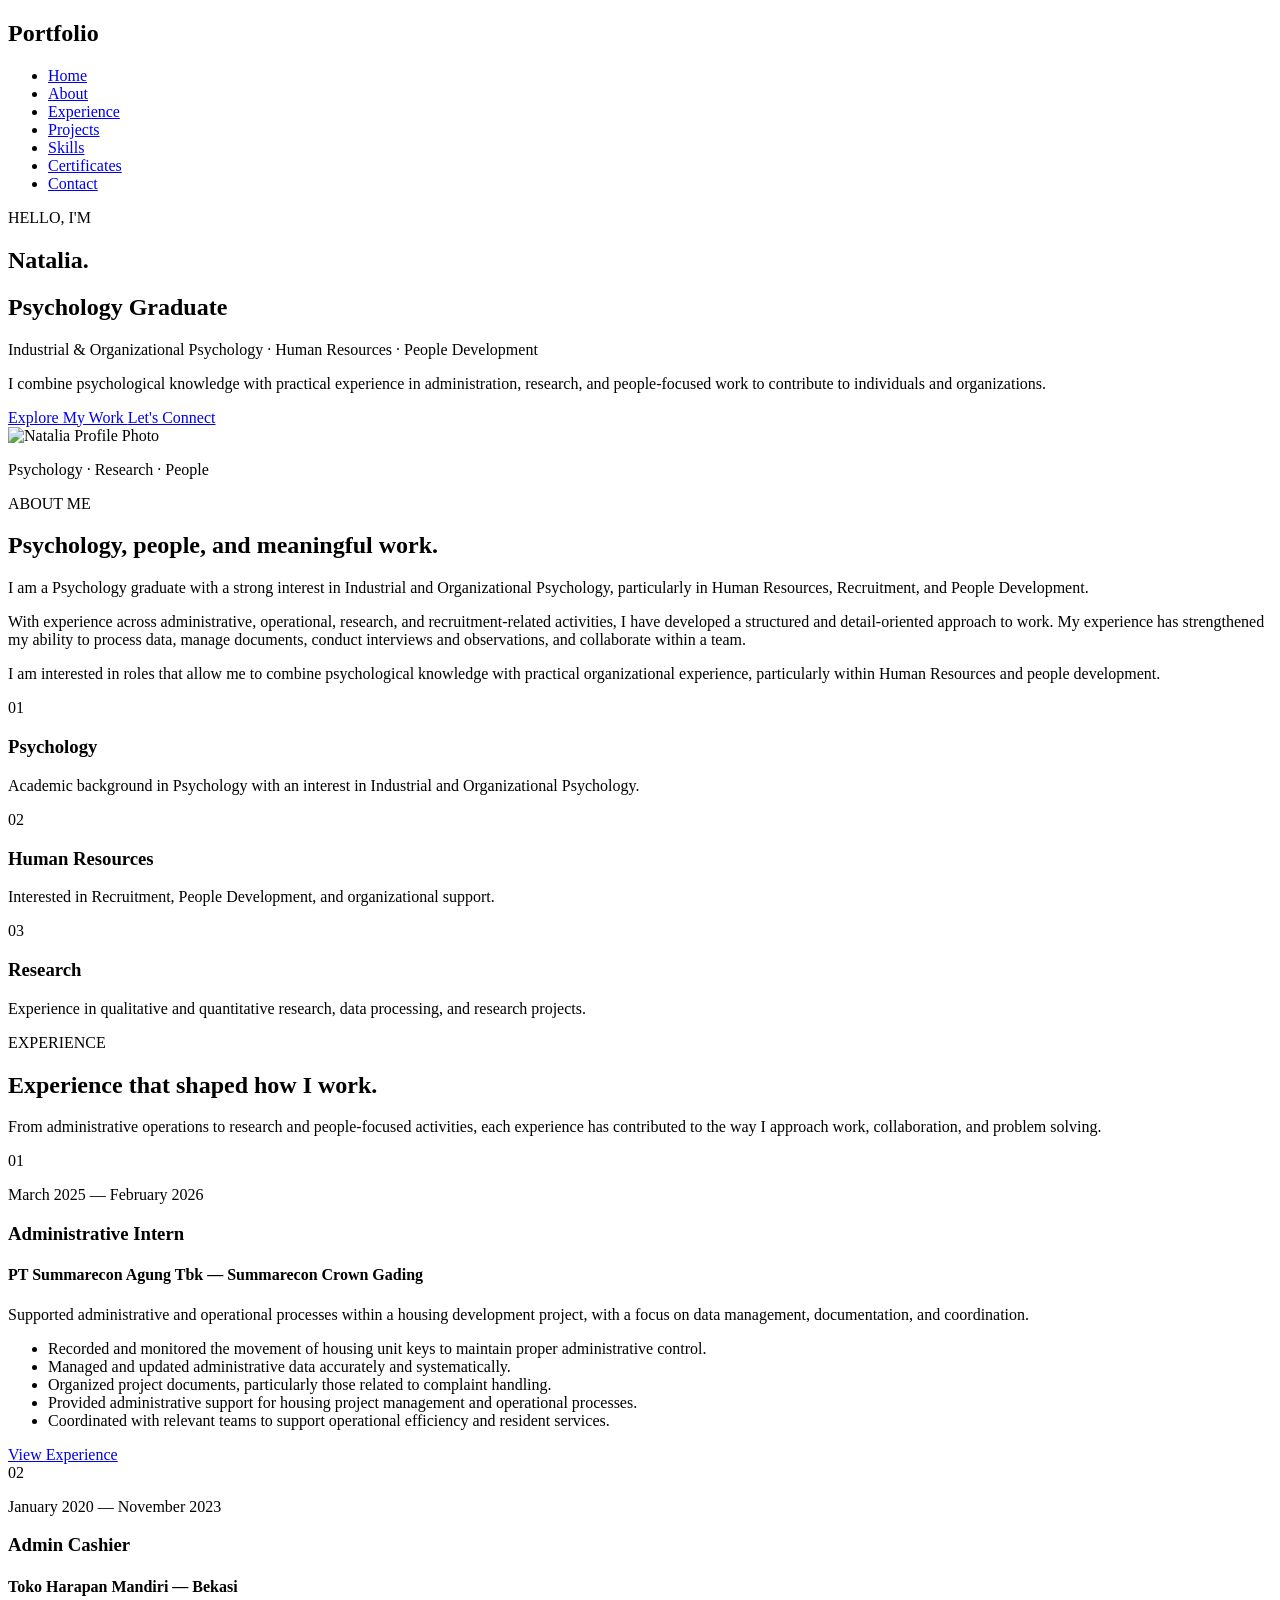
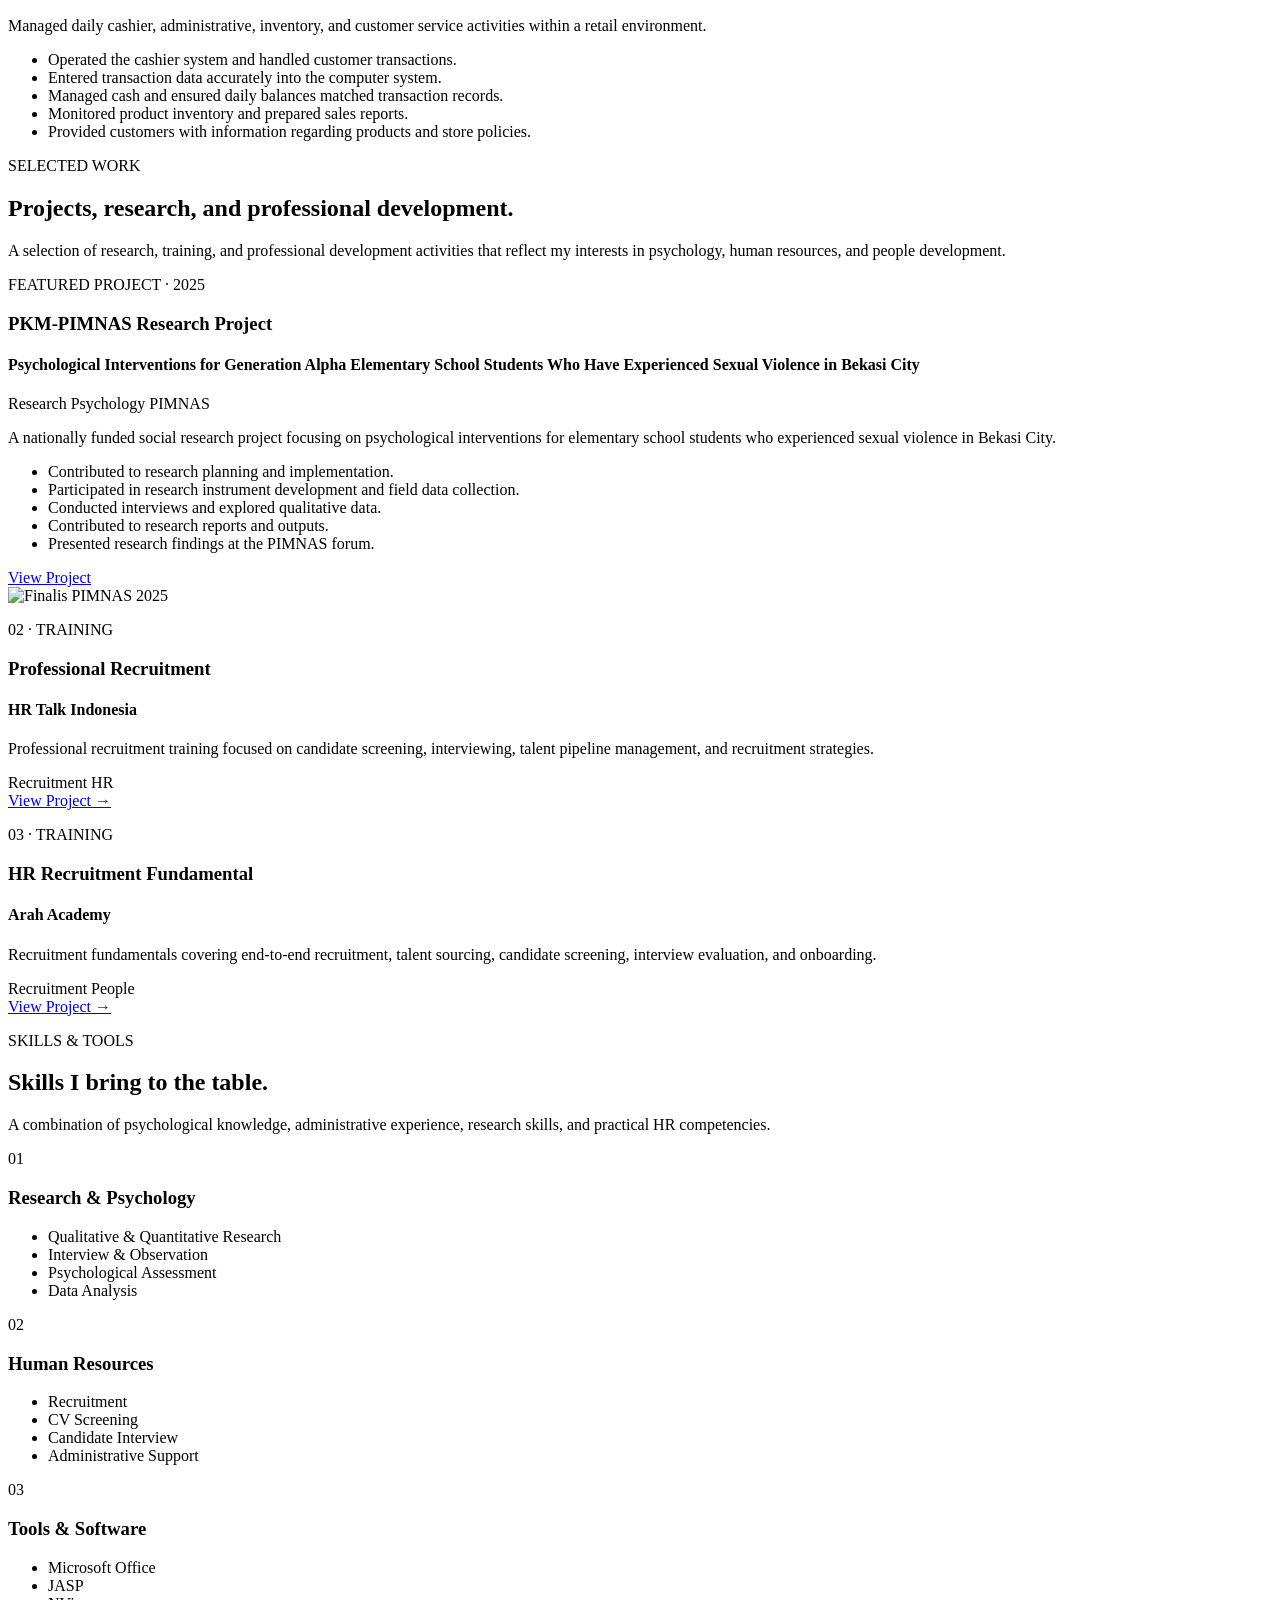
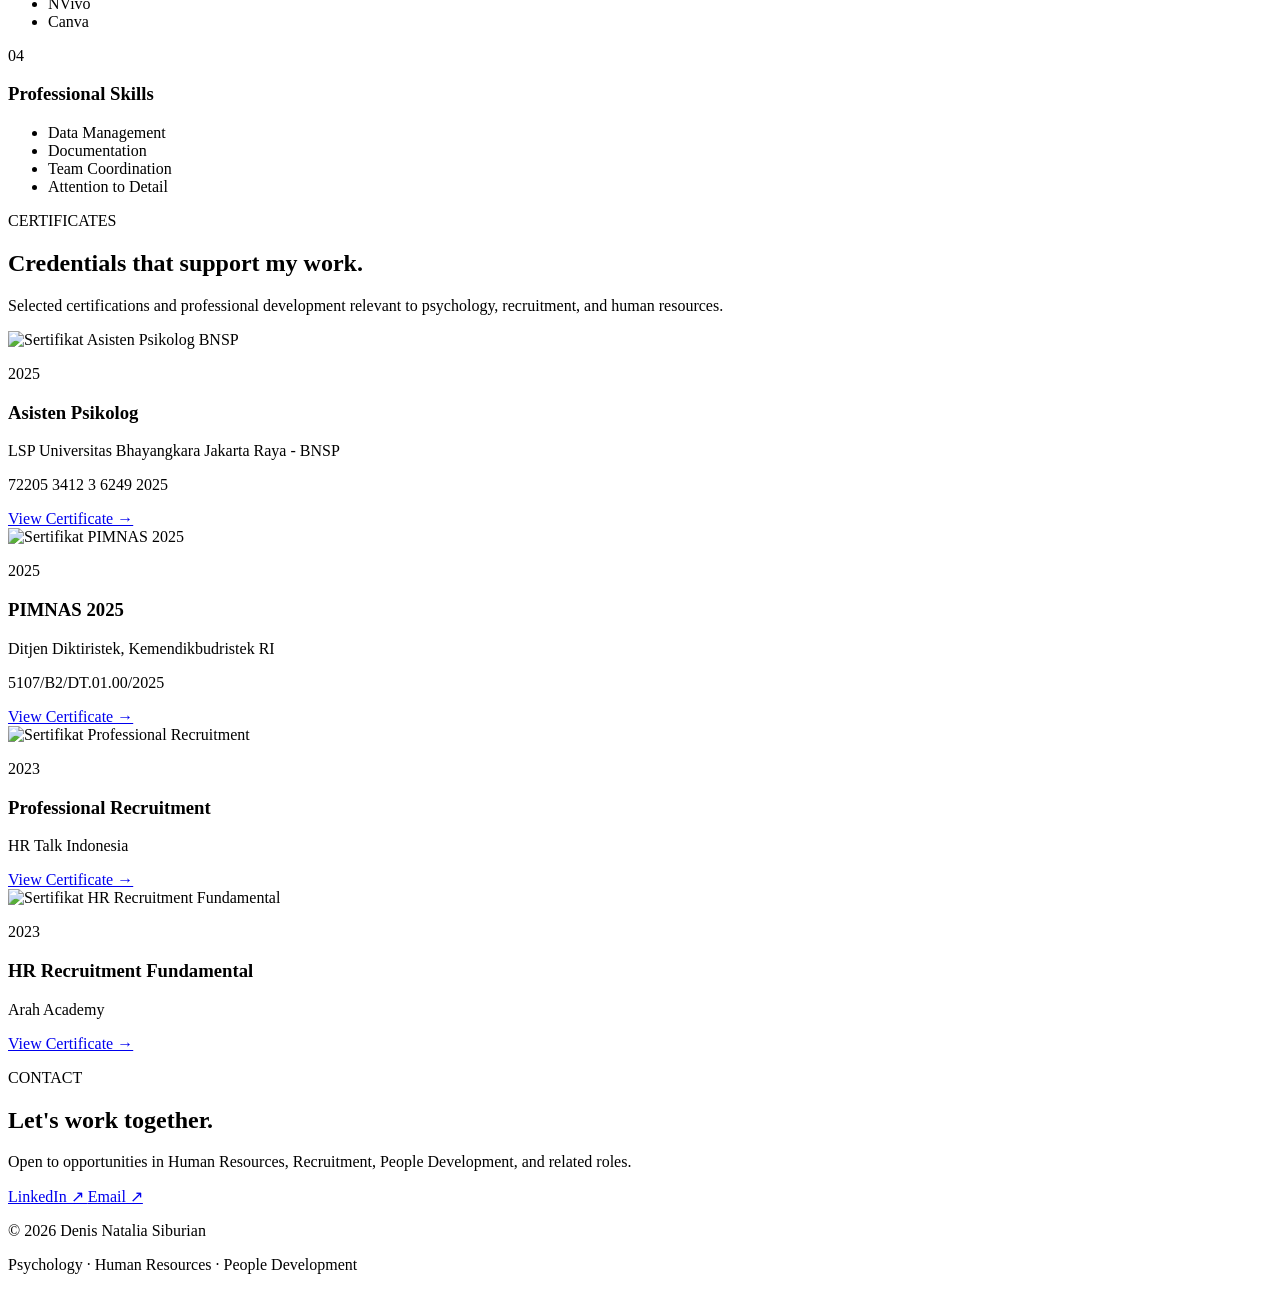
==== index.html @ 78c5b1a9 "index.html" ====
<!DOCTYPE html>
<html lang="id">

<head>
    <meta charset="UTF-8">
    <meta name="viewport" content="width=device-width, initial-scale=1.0">

    <title>Portfolio | Denis Natalia Siburian</title>
</head>

<body>

    <header>
        <nav>
            <h2>Portfolio</h2>

            <ul>
    <li><a href="#home">Home</a></li>
    <li><a href="#about">About</a></li>
    <li><a href="#experience">Experience</a></li>
    <li><a href="#projects">Projects</a></li>
    <li><a href="#skills">Skills</a></li>
    <li><a href="#certificates">Certificates</a></li>
    <li><a href="#contact">Contact</a></li>
</ul>
        
        </nav>
    </header>


    <main>

        
       <!-- HOME -->
<section id="home">

    <div class="hero-content">

        <div class="hero-text">

            <p class="hero-label">HELLO, I'M</p>

            <h1>Natalia.</h1>

            <h2>
                Psychology Graduate
            </h2>

            <p class="hero-role">
                Industrial & Organizational Psychology
                <span>·</span>
                Human Resources
                <span>·</span>
                People Development
            </p>

            <p class="hero-description">
                I combine psychological knowledge with practical
                experience in administration, research, and people-focused
                work to contribute to individuals and organizations.
            </p>

            <div class="hero-buttons">

                <a href="#projects" class="btn">
                    Explore My Work
                </a>

                <a href="#contact" class="btn btn-outline">
                    Let's Connect
                </a>

            </div>

        </div>


        <div class="hero-image">

            <div class="image-frame">

                <img 
    src="https://raw.githubusercontent.com/denisnataliasiburian-eng/Portofolio-Human-Resource-/refs/heads/main/DSC09405.JPG"
    alt="Natalia Profile Photo"
>

            </div>

            <p class="image-caption">
                Psychology · Research · People
            </p>

        </div>

    </div>

</section>

        <!-- ABOUT -->
        <!-- ABOUT -->
<section id="about">

    <div class="about-content">

        <div class="about-heading">

            <p class="section-label">ABOUT ME</p>

            <h2>
                Psychology, people,
                and meaningful work.
            </h2>

        </div>


        <div class="about-text">

            <p>
                I am a Psychology graduate with a strong interest in
                Industrial and Organizational Psychology, particularly
                in Human Resources, Recruitment, and People Development.
            </p>

            <p>
                With experience across administrative, operational,
                research, and recruitment-related activities, I have
                developed a structured and detail-oriented approach to work.
                My experience has strengthened my ability to process data,
                manage documents, conduct interviews and observations,
                and collaborate within a team.
            </p>

            <p>
                I am interested in roles that allow me to combine
                psychological knowledge with practical organizational
                experience, particularly within Human Resources and
                people development.
            </p>

        </div>

    </div>


    <div class="about-highlights">

        <div class="highlight-card">
            <span>01</span>
            <h3>Psychology</h3>
            <p>
                Academic background in Psychology with an interest
                in Industrial and Organizational Psychology.
            </p>
        </div>


        <div class="highlight-card">
            <span>02</span>
            <h3>Human Resources</h3>
            <p>
                Interested in Recruitment, People Development,
                and organizational support.
            </p>
        </div>


        <div class="highlight-card">
            <span>03</span>
            <h3>Research</h3>
            <p>
                Experience in qualitative and quantitative research,
                data processing, and research projects.
            </p>
        </div>

    </div>

</section>


        <!-- EXPERIENCE -->
        <!-- EXPERIENCE -->
<section id="experience">

    <div class="experience-header">

        <p class="section-label">EXPERIENCE</p>

        <h2>
            Experience that shaped
            how I work.
        </h2>

        <p class="experience-intro">
            From administrative operations to research and
            people-focused activities, each experience has
            contributed to the way I approach work, collaboration,
            and problem solving.
        </p>

    </div>


    <div class="experience-list">


        <!-- EXPERIENCE 01 -->

        <article class="experience-item">

            <div class="experience-number">
                01
            </div>

            <div class="experience-content">

                <p class="experience-date">
                    March 2025 — February 2026
                </p>

                <h3>
                    Administrative Intern
                </h3>

                <h4>
                    PT Summarecon Agung Tbk —
                    Summarecon Crown Gading
                </h4>

                <p class="experience-description">
                    Supported administrative and operational processes
                    within a housing development project, with a focus
                    on data management, documentation, and coordination.
                </p>

                <ul>

                    <li>
                        Recorded and monitored the movement of housing
                        unit keys to maintain proper administrative control.
                    </li>

                    <li>
                        Managed and updated administrative data accurately
                        and systematically.
                    </li>

                    <li>
                        Organized project documents, particularly those
                        related to complaint handling.
                    </li>

                    <li>
                        Provided administrative support for housing
                        project management and operational processes.
                    </li>

                    <li>
                        Coordinated with relevant teams to support
                        operational efficiency and resident services.
                    </li>

                </ul>

                <a
   href="https://denisnataliasiburian-eng.github.io/Portofolio-Human-Resource-/experience-summarecon.html"
    target="_blank"
    target="_blank"
    class="btn"
>
    View Experience
</a>

            </div>

        </article>


        <!-- EXPERIENCE 02 -->

        <article class="experience-item">

            <div class="experience-number">
                02
            </div>

            <div class="experience-content">

                <p class="experience-date">
                    January 2020 — November 2023
                </p>

                <h3>
                    Admin Cashier
                </h3>

                <h4>
                    Toko Harapan Mandiri — Bekasi
                </h4>

                <p class="experience-description">
                    Managed daily cashier, administrative, inventory,
                    and customer service activities within a retail
                    environment.
                </p>

                <ul>

                    <li>
                        Operated the cashier system and handled
                        customer transactions.
                    </li>

                    <li>
                        Entered transaction data accurately into
                        the computer system.
                    </li>

                    <li>
                        Managed cash and ensured daily balances
                        matched transaction records.
                    </li>

                    <li>
                        Monitored product inventory and prepared
                        sales reports.
                    </li>

                    <li>
                        Provided customers with information regarding
                        products and store policies.
                    </li>

                </ul>

            </div>

        </article>


    </div>

</section>


        <!-- PROJECTS -->
        <!-- PROJECTS -->
<section id="projects">

    <div class="projects-header">

        <p class="section-label">SELECTED WORK</p>

        <h2>
            Projects, research,
            and professional development.
        </h2>

        <p>
            A selection of research, training, and professional
            development activities that reflect my interests in
            psychology, human resources, and people development.
        </p>

    </div>


    <!-- FEATURED PROJECT -->

<article class="featured-project">

    <div class="featured-project-info">

        <p class="project-label">
            FEATURED PROJECT · 2025
        </p>

        <h3>
            PKM-PIMNAS Research Project
        </h3>

        <h4>
            Psychological Interventions for Generation Alpha
            Elementary School Students Who Have Experienced
            Sexual Violence in Bekasi City
        </h4>

        <div class="project-meta">

            <span>Research</span>
            <span>Psychology</span>
            <span>PIMNAS</span>

        </div>

        <p class="project-description">
            A nationally funded social research project focusing
            on psychological interventions for elementary school
            students who experienced sexual violence in Bekasi City.
        </p>

        <ul>

            <li>
                Contributed to research planning and implementation.
            </li>

            <li>
                Participated in research instrument development
                and field data collection.
            </li>

            <li>
                Conducted interviews and explored qualitative data.
            </li>

            <li>
                Contributed to research reports and outputs.
            </li>

            <li>
                Presented research findings at the PIMNAS forum.
            </li>

        </ul>

    <a
    href="https://denisnataliasiburian-eng.github.io/Portofolio-Human-Resource-/pkm-pimnas.html"
    target="_blank"
    class="btn"
>
    View Project
</a>

    </div>


    <div class="featured-project-visual">

    <img
        src="https://raw.githubusercontent.com/denisnataliasiburian-eng/Portofolio-Human-Resource-/refs/heads/main/Finalis%20PIMNAS%209.jpeg"
        alt="Finalis PIMNAS 2025"
        class="featured-project-image"
    >

</div>

</article>


    <!-- OTHER PROJECTS -->

    <div class="project-grid">


        <!-- PROJECT 02 -->

        <article class="project-card">

            <p class="project-number">
                02 · TRAINING
            </p>

            <h3>
                Professional Recruitment
            </h3>

            <h4>
                HR Talk Indonesia
            </h4>

            <p>
                Professional recruitment training focused on
                candidate screening, interviewing, talent pipeline
                management, and recruitment strategies.
            </p>

            <div class="project-meta">

                <span>Recruitment</span>
                <span>HR</span>

            </div>

            <a
    href="https://denisnataliasiburian-eng.github.io/Portofolio-Human-Resource-/recruitment-training.html"
    target="_blank"
    class="text-link"
>
    View Project →
</a>

        </article>


        <!-- PROJECT 03 -->

        <article class="project-card">

            <p class="project-number">
                03 · TRAINING
            </p>

            <h3>
                HR Recruitment Fundamental
            </h3>

            <h4>
                Arah Academy
            </h4>

            <p>
                Recruitment fundamentals covering end-to-end
                recruitment, talent sourcing, candidate screening,
                interview evaluation, and onboarding.
            </p>

            <div class="project-meta">

                <span>Recruitment</span>
                <span>People</span>

            </div>

            <a
    href="https://denisnataliasiburian-eng.github.io/Portofolio-Human-Resource-/hr-recruitment-fundamental.html"
    target="_blank"
    class="text-link"
>
    View Project →
</a>

        </article>


    </div>

</section>

      <!-- SKILLS -->
<section id="skills">

    <div class="skills-header">

        <p class="section-label">SKILLS & TOOLS</p>

        <h2>
            Skills I bring
            to the table.
        </h2>

        <p>
            A combination of psychological knowledge,
            administrative experience, research skills,
            and practical HR competencies.
        </p>

    </div>


    <div class="skills-grid">

        <!-- RESEARCH -->

        <div class="skill-card">

            <span>01</span>

            <h3>Research & Psychology</h3>

            <ul>
                <li>Qualitative & Quantitative Research</li>
                <li>Interview & Observation</li>
                <li>Psychological Assessment</li>
                <li>Data Analysis</li>
            </ul>

        </div>


        <!-- HR -->

        <div class="skill-card">

            <span>02</span>

            <h3>Human Resources</h3>

            <ul>
                <li>Recruitment</li>
                <li>CV Screening</li>
                <li>Candidate Interview</li>
                <li>Administrative Support</li>
            </ul>

        </div>


        <!-- TOOLS -->

        <div class="skill-card">

            <span>03</span>

            <h3>Tools & Software</h3>

            <ul>
                <li>Microsoft Office</li>
                <li>JASP</li>
                <li>NVivo</li>
                <li>Canva</li>
            </ul>

        </div>


        <!-- PROFESSIONAL -->

        <div class="skill-card">

            <span>04</span>

            <h3>Professional Skills</h3>

            <ul>
                <li>Data Management</li>
                <li>Documentation</li>
                <li>Team Coordination</li>
                <li>Attention to Detail</li>
            </ul>

        </div>

    </div>

</section>
      

      <!-- CERTIFICATES -->
<section id="certificates">

    <div class="certificates-header">

        <p class="section-label">CERTIFICATES</p>

        <h2>
            Credentials that
            support my work.
        </h2>

        <p>
            Selected certifications and professional development
            relevant to psychology, recruitment, and human resources.
        </p>

    </div>


    <div class="certificates-grid">


        <!-- CERTIFICATE 01 -->

<article class="certificate-card">

    <div class="certificate-preview">
        <img
            src="https://raw.githubusercontent.com/denisnataliasiburian-eng/Portofolio-Human-Resource-/refs/heads/main/Asisten%20Psikolog.jpg"
            alt="Sertifikat Asisten Psikolog BNSP"
        >
    </div>

    <div class="certificate-info">

        <p class="certificate-year">2025</p>

        <h3>Asisten Psikolog</h3>

        <p class="certificate-issuer">
            LSP Universitas Bhayangkara Jakarta Raya - BNSP
        </p>

        <p class="certificate-number">
            72205 3412 3 6249 2025
        </p>

        <a
            href="https://denisnataliasiburian-eng.github.io/Portofolio-Human-Resource-/certificate-asisten-psikolog.html"
            target="_blank"
            class="text-link"
        >
            View Certificate →
        </a>

    </div>

</article>


        <!-- CERTIFICATE 02 -->

        <article class="certificate-card">

            <div class="certificate-preview">

                <img
    src="https://raw.githubusercontent.com/denisnataliasiburian-eng/Portofolio-Human-Resource-/refs/heads/main/PKM%20PIMNAS%202025.jpg"
    alt="Sertifikat PIMNAS 2025"
>

            </div>

            <div class="certificate-info">

                <p class="certificate-year">
                    2025
                </p>

                <h3>
                    PIMNAS 2025
                </h3>

                <p class="certificate-issuer">
                    Ditjen Diktiristek, Kemendikbudristek RI 
                </p>
              <p class="certificate-number">
                    5107/B2/DT.01.00/2025
                </p>

                <a
    href="https://denisnataliasiburian-eng.github.io/Portofolio-Human-Resource-/certificate-pkm-pimnas.html"
    target="_blank"
    class="text-link"
>
    View Certificate →
</a>

            </div>

        </article>


        <!-- CERTIFICATE 03 -->

        <article class="certificate-card">

            <div class="certificate-preview">

                <img
    src="https://raw.githubusercontent.com/denisnataliasiburian-eng/Portofolio-Human-Resource-/refs/heads/main/HR%20TALK%20INDONESIA.jpg"
    alt="Sertifikat Professional Recruitment"
>

            </div>

            <div class="certificate-info">

                <p class="certificate-year">
                    2023
                </p>

                <h3>
                    Professional Recruitment
                </h3>

                <p class="certificate-issuer">
                    HR Talk Indonesia
                </p>

                <a
    href="https://denisnataliasiburian-eng.github.io/Portofolio-Human-Resource-/certificate-hr-talk.html"
    target="_blank"
    class="text-link"
>
    View Certificate →
</a>

            </div>

        </article>


        <!-- CERTIFICATE 04 -->

        <article class="certificate-card">

            <div class="certificate-preview">

                <img
    src="https://raw.githubusercontent.com/denisnataliasiburian-eng/Portofolio-Human-Resource-/refs/heads/main/HR%20Recruitment%20Fundamental.jpg"
    alt="Sertifikat HR Recruitment Fundamental"
>

            </div>

            <div class="certificate-info">

                <p class="certificate-year">
                    2023
                </p>

                <h3>
                    HR Recruitment Fundamental
                </h3>

                <p class="certificate-issuer">
                    Arah Academy
                </p>

                <a
    href="https://denisnataliasiburian-eng.github.io/Portofolio-Human-Resource-/certificate-hr-recruitment.html"
    target="_blank"
    class="text-link"
>
    View Certificate →
</a>

            </div>

        </article>


    </div>

</section>
      
       <!-- CONTACT -->
<section id="contact">

    <div class="contact-content">

        <p class="section-label">CONTACT</p>

        <h2>
            Let's work
            together.
        </h2>

        <p class="contact-description">
            Open to opportunities in Human Resources, Recruitment,
            People Development, and related roles.
        </p>

        <div class="contact-links">

            <a
                href="https://www.linkedin.com/in/denisnataliasiburian/"
                target="_blank"
                rel="noopener noreferrer"
            >
                LinkedIn ↗
            </a>

          <a 
    href="https://mail.google.com/mail/?view=cm&fs=1&to=denisnataliasiburian@gmail.com&su=Application%20Inquiry"
    target="_blank"
    rel="noopener noreferrer"
>
    Email ↗
</a>


</section>


<!-- FOOTER -->

<footer>

    <p>
        © 2026 Denis Natalia Siburian
    </p>

    <p>
        Psychology · Human Resources · People Development
    </p>

</footer>
      
</main>

</body>

</html>
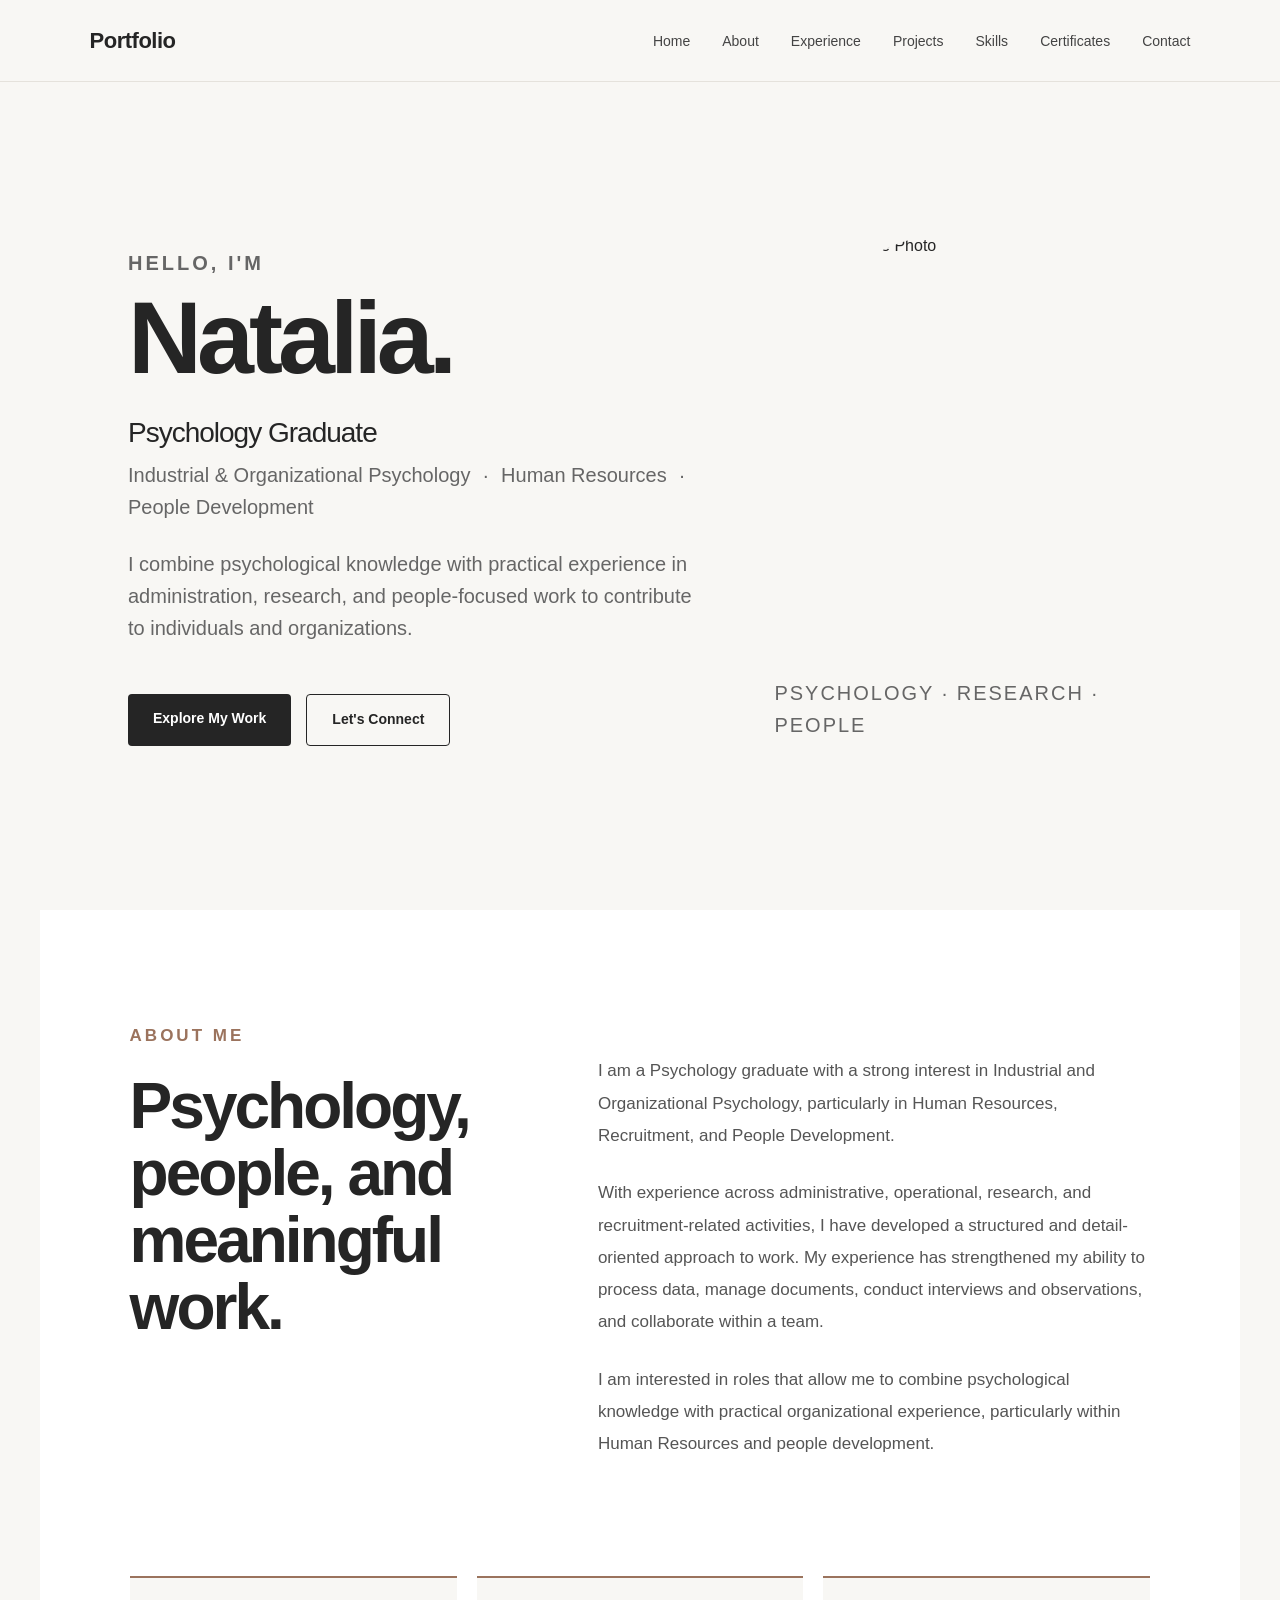
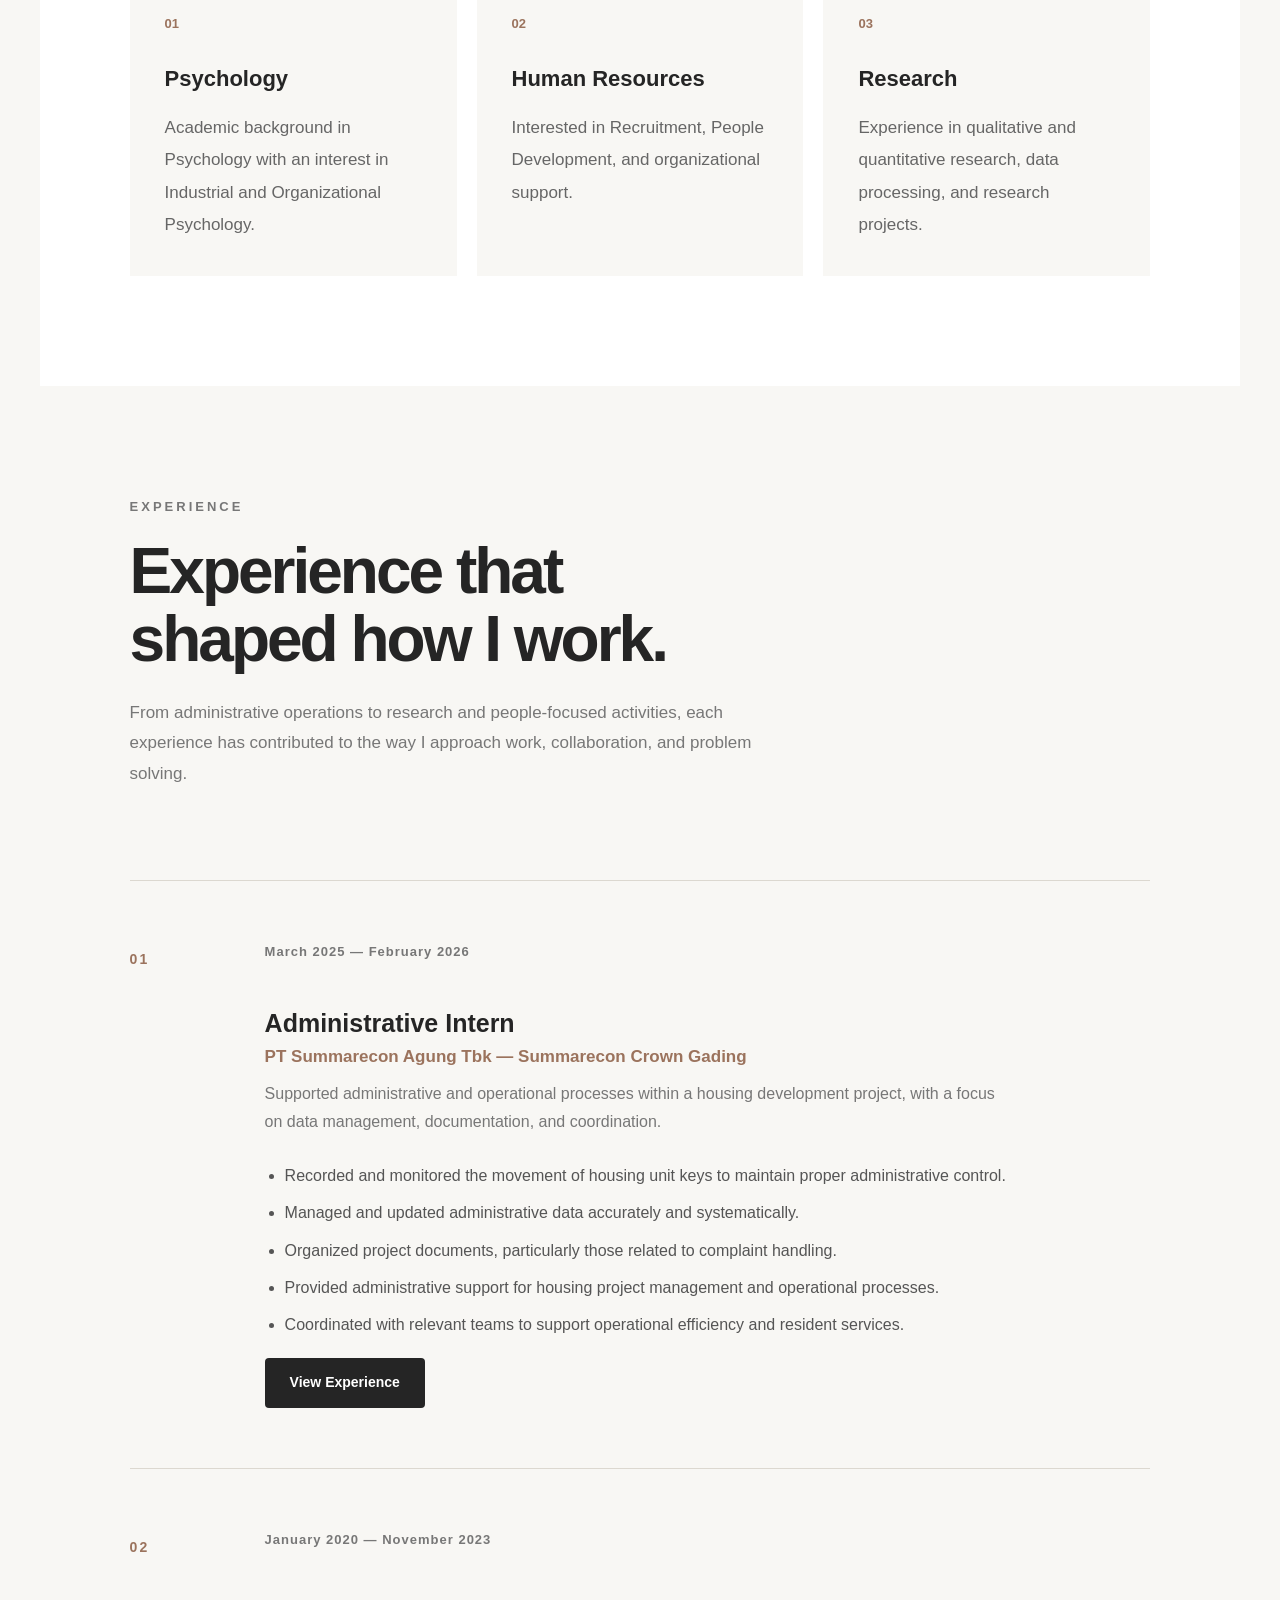
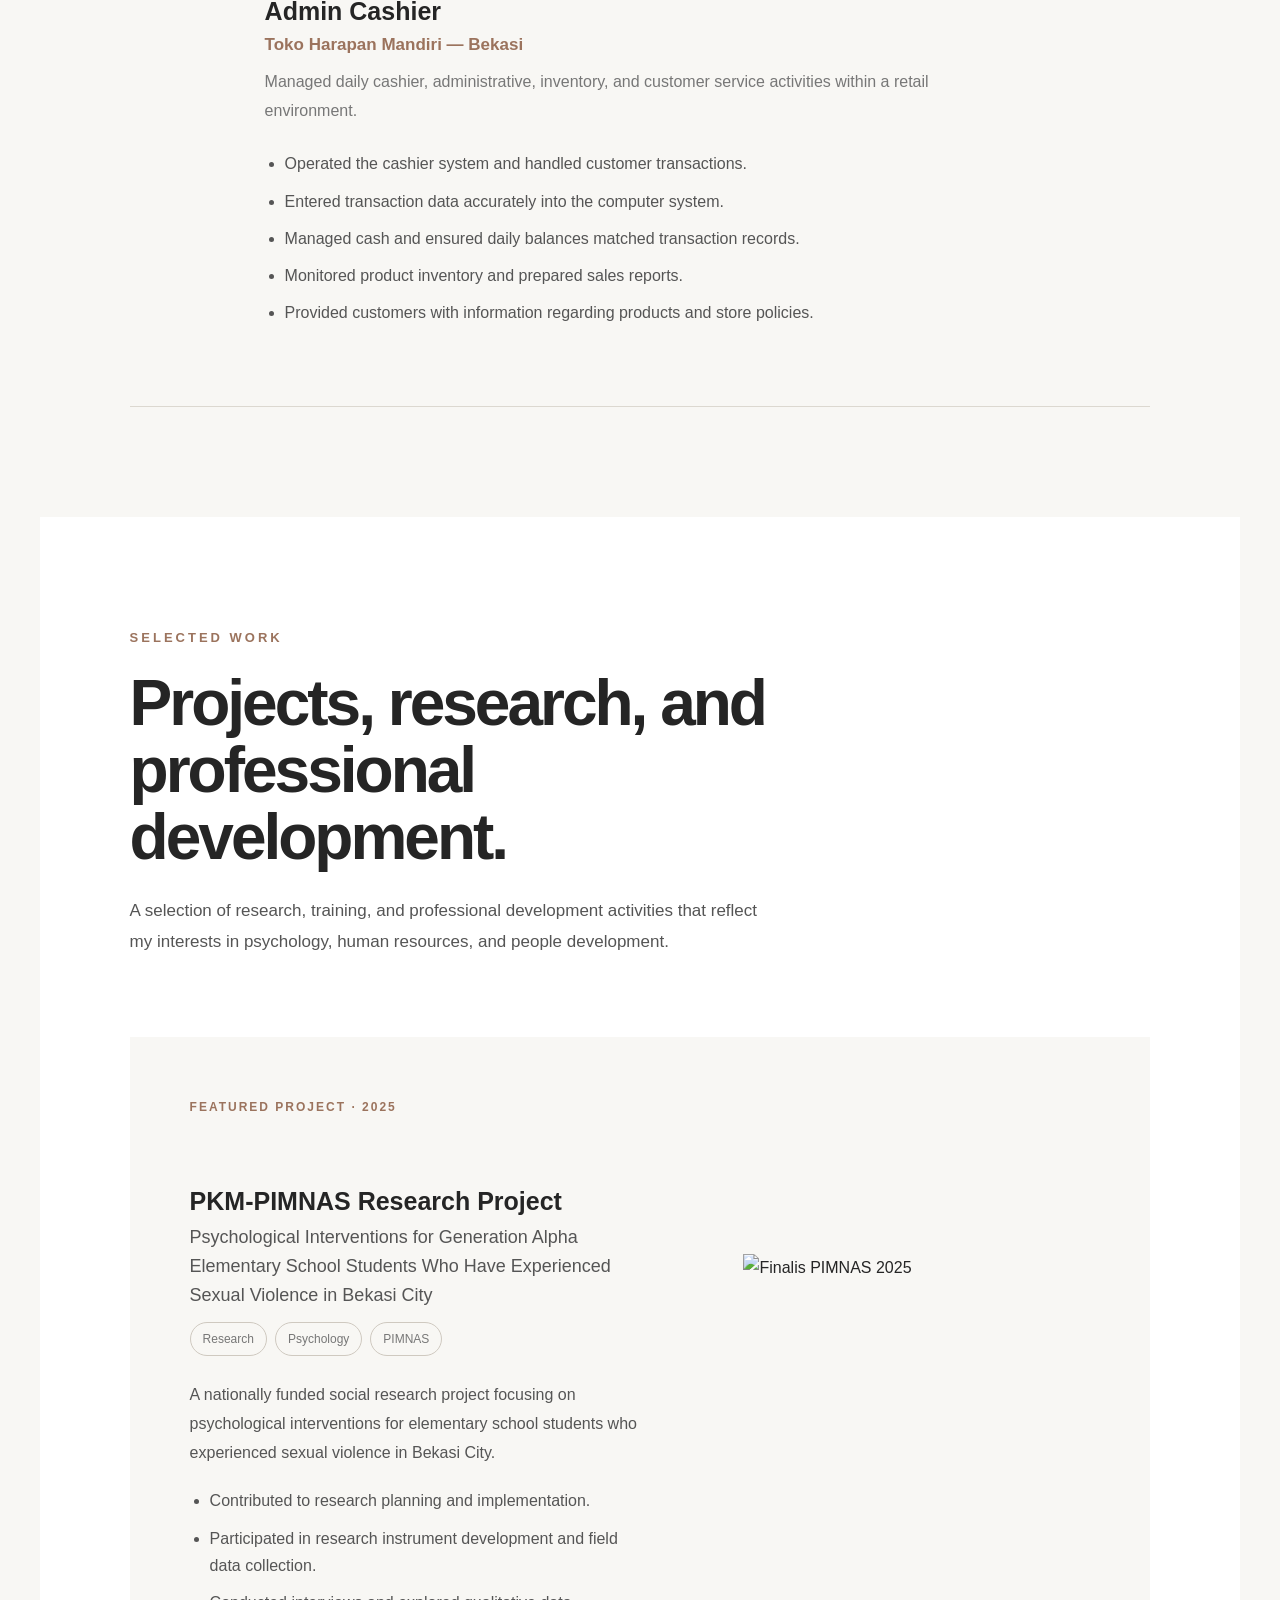
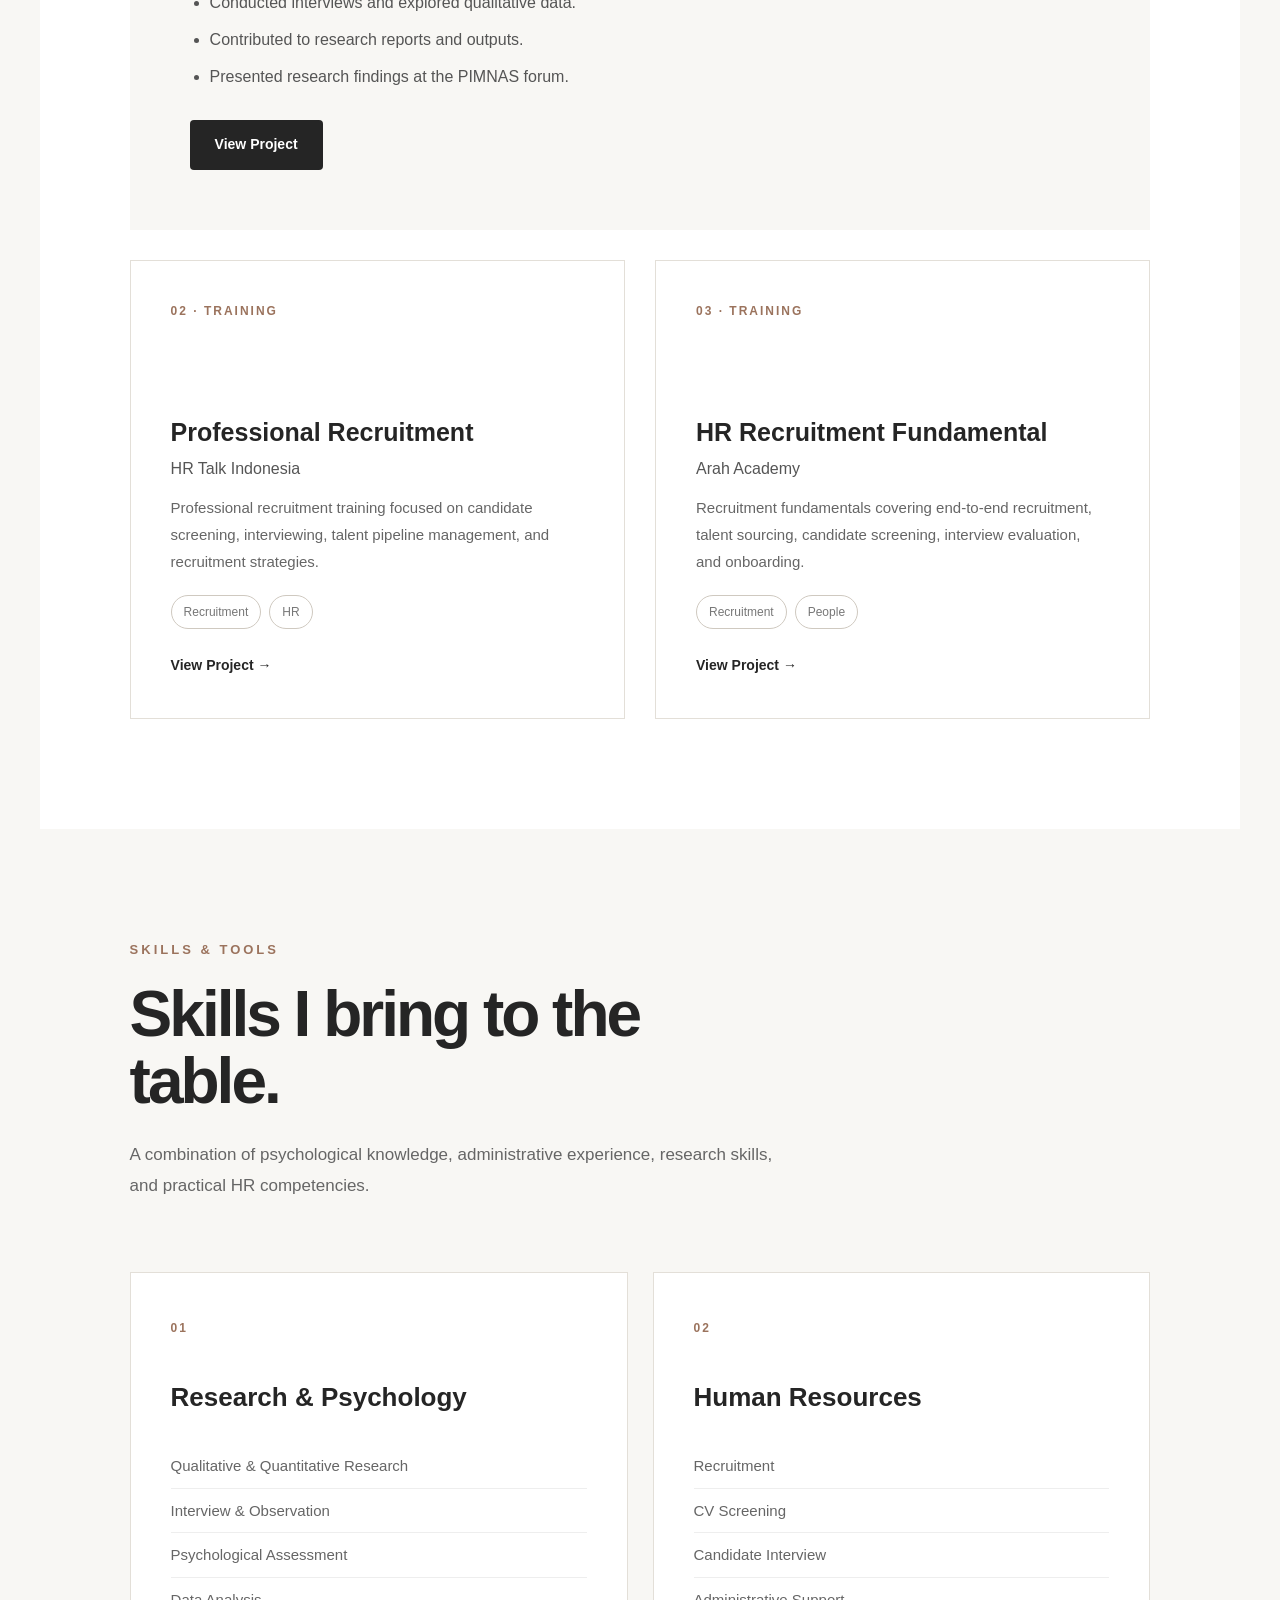
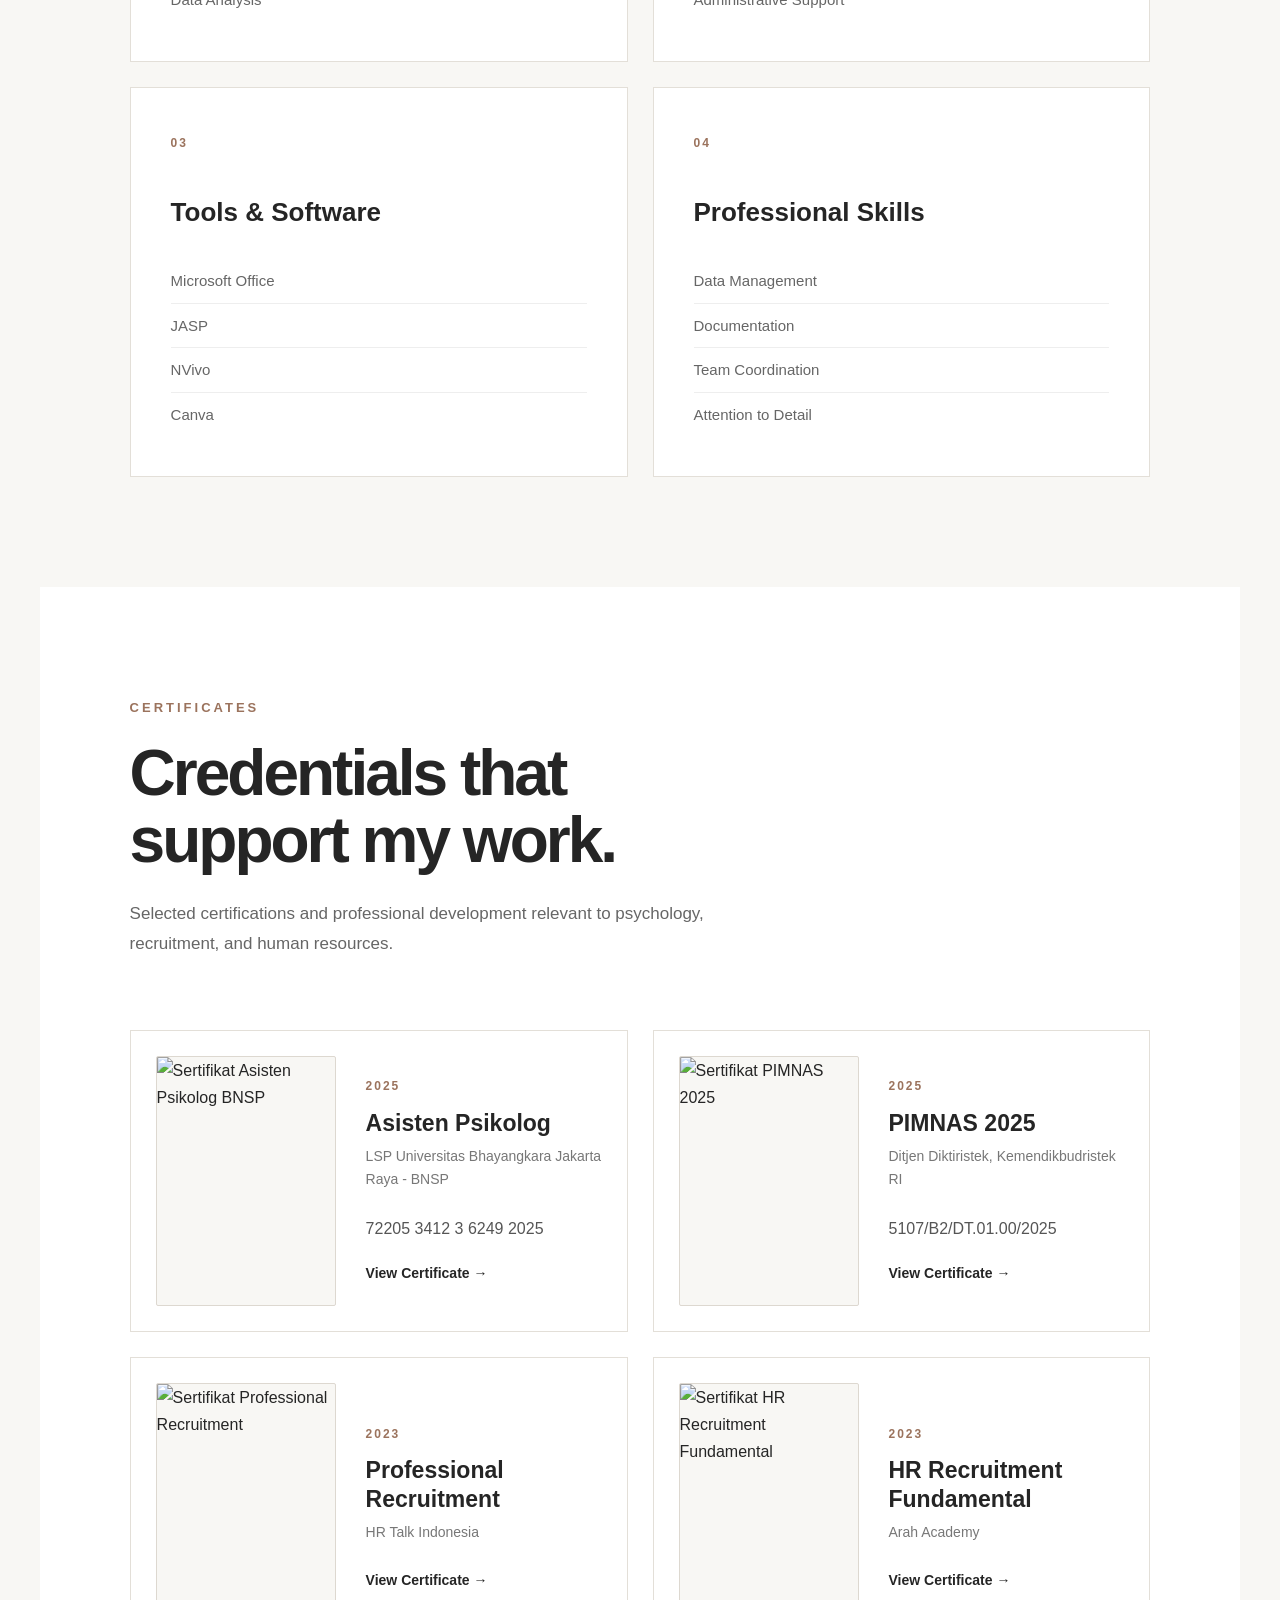
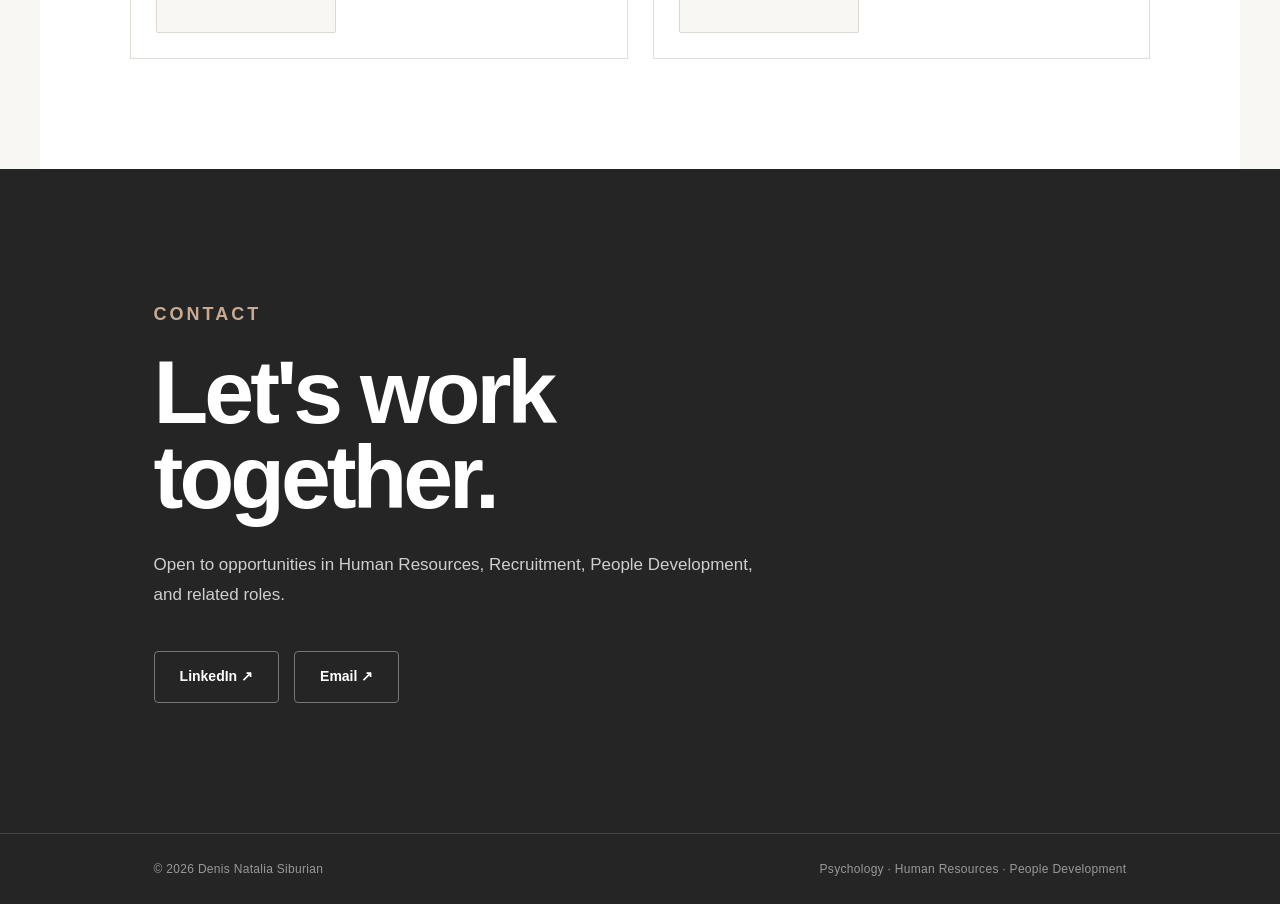
==== commit 09e95a14: "index.html" ====
--- a/index.html
+++ b/index.html
@@ -6,6 +6,7 @@
     <meta name="viewport" content="width=device-width, initial-scale=1.0">
 
     <title>Portfolio | Denis Natalia Siburian</title>
+    <link rel="stylesheet" href="Style.css">
 </head>
 
 <body>
--- a/Style.css
+++ b/Style.css
@@ -0,0 +1,1613 @@
+/* =========================
+   RESET & BASIC
+========================= */
+
+* {
+    margin: 0;
+    padding: 0;
+    box-sizing: border-box;
+}
+
+html {
+    scroll-behavior: smooth;
+}
+
+body {
+    font-family: Arial, Helvetica, sans-serif;
+    line-height: 1.7;
+    color: #252525;
+    background: #f8f7f4;
+}
+
+
+/* =========================
+   NAVIGATION
+========================= */
+
+header {
+    width: 100%;
+    padding: 22px 7%;
+    position: sticky;
+    top: 0;
+    background: rgba(248, 247, 244, 0.95);
+    backdrop-filter: blur(10px);
+    border-bottom: 1px solid #e5e2dc;
+    z-index: 1000;
+}
+
+nav {
+    max-width: 1200px;
+    margin: auto;
+    display: flex;
+    justify-content: space-between;
+    align-items: center;
+}
+
+nav h2 {
+    font-size: 22px;
+    font-weight: 700;
+    letter-spacing: -0.5px;
+}
+
+nav ul {
+    display: flex;
+    gap: 32px;
+    list-style: none;
+}
+
+nav ul li a {
+    text-decoration: none;
+    color: #444;
+    font-size: 14px;
+    font-weight: 500;
+    transition: 0.3s;
+}
+
+nav ul li a:hover {
+    color: #9b735d;
+}
+
+
+/* =========================
+   GENERAL SECTION
+========================= */
+
+section {
+    max-width: 1200px;
+    margin: auto;
+    padding: 110px 7%;
+}
+
+section h2 {
+    font-size: 38px;
+    line-height: 1.2;
+    margin-bottom: 35px;
+    letter-spacing: -1px;
+}
+
+section p {
+    max-width: 800px;
+    margin-bottom: 20px;
+    color: #555;
+}
+
+
+/* =========================
+   HOME / HERO
+========================= */
+
+#home {
+    max-width: none;
+    min-height: 90vh;
+    padding: 140px 12%;
+    display: flex;
+    flex-direction: column;
+    justify-content: center;
+    background: #f8f7f4;
+}
+
+#home h1 {
+    max-width: 900px;
+    font-size: clamp(55px, 8vw, 105px);
+    line-height: 0.95;
+    letter-spacing: -5px;
+    margin-bottom: 30px;
+}
+
+#home p {
+    max-width: 750px;
+    font-size: 20px;
+    line-height: 1.6;
+    color: #666;
+}
+
+#home .btn {
+    margin-top: 20px;
+}
+
+
+/* =========================
+   BUTTON
+========================= */
+
+.btn {
+    display: inline-block;
+    padding: 13px 25px;
+    background: #252525;
+    color: #ffffff;
+    text-decoration: none;
+    border-radius: 4px;
+    font-size: 14px;
+    font-weight: 600;
+    transition: all 0.3s ease;
+}
+
+.btn:hover {
+    background: #9b735d;
+    transform: translateY(-3px);
+}
+
+
+/* =========================
+   ABOUT
+========================= */
+
+#about {
+    background: #ffffff;
+}
+
+#about p {
+    font-size: 17px;
+    line-height: 1.9;
+}
+
+
+/* =========================
+   EXPERIENCE
+========================= */
+
+#experience {
+    background: #f8f7f4;
+}
+
+#experience h3 {
+    margin-top: 45px;
+    margin-bottom: 5px;
+    font-size: 25px;
+}
+
+#experience h4 {
+    margin-bottom: 8px;
+    color: #9b735d;
+    font-weight: 600;
+}
+
+#experience p {
+    color: #777;
+}
+
+#experience ul {
+    max-width: 850px;
+    padding-left: 20px;
+    margin-bottom: 20px;
+}
+
+#experience li {
+    margin-bottom: 10px;
+    color: #555;
+}
+
+
+/* =========================
+   PROJECTS
+========================= */
+
+#projects {
+    background: #ffffff;
+}
+
+#projects h3 {
+    margin-top: 50px;
+    margin-bottom: 8px;
+    font-size: 25px;
+}
+
+#projects h4 {
+    max-width: 850px;
+    margin-bottom: 12px;
+    font-weight: 500;
+    color: #555;
+}
+
+#projects h5 {
+    display: inline-block;
+    margin-right: 15px;
+    margin-bottom: 15px;
+    color: #9b735d;
+    font-size: 14px;
+}
+
+#projects ul {
+    max-width: 850px;
+    padding-left: 20px;
+    margin-bottom: 20px;
+}
+
+#projects li {
+    margin-bottom: 10px;
+    color: #555;
+}
+
+
+/* =========================
+   CONTACT
+========================= */
+
+#contact {
+    background: #252525;
+    color: #ffffff;
+    max-width: none;
+    padding-left: 12%;
+    padding-right: 12%;
+}
+
+#contact h2 {
+    color: #ffffff;
+}
+
+#contact p {
+    color: #cfcfcf;
+    font-size: 18px;
+}
+
+.contact-links {
+    display: flex;
+    gap: 15px;
+    margin-top: 35px;
+}
+
+.contact-links a {
+    padding: 12px 25px;
+    border: 1px solid #777;
+    border-radius: 4px;
+    text-decoration: none;
+    color: #ffffff;
+    transition: 0.3s;
+}
+
+.contact-links a:hover {
+    background: #ffffff;
+    color: #252525;
+}
+
+
+/* =========================
+   MOBILE
+========================= */
+
+@media (max-width: 768px) {
+
+    header {
+        padding: 18px 5%;
+    }
+
+    nav ul {
+        gap: 15px;
+    }
+
+    nav ul li a {
+        font-size: 12px;
+    }
+
+    #home {
+        padding: 100px 7%;
+    }
+
+    #home h1 {
+        font-size: 58px;
+        letter-spacing: -3px;
+    }
+
+    #home p {
+        font-size: 17px;
+    }
+
+    section {
+        padding: 80px 7%;
+    }
+
+    section h2 {
+        font-size: 32px;
+    }
+
+    .contact-links {
+        flex-direction: column;
+        align-items: flex-start;
+    }
+
+}
+/* =========================
+   PERSONAL HERO
+========================= */
+
+#home {
+    min-height: 92vh;
+    padding: 100px 10%;
+    display: flex;
+    align-items: center;
+    background: #f8f7f4;
+}
+
+.hero-content {
+    width: 100%;
+    max-width: 1250px;
+    margin: auto;
+
+    display: grid;
+    grid-template-columns: 1.2fr 0.8fr;
+    align-items: center;
+    gap: 80px;
+}
+
+.hero-label {
+    margin-bottom: 10px;
+    color: #9b735d;
+    font-size: 13px;
+    font-weight: 700;
+    letter-spacing: 3px;
+}
+
+.hero-text h1 {
+    font-size: clamp(70px, 9vw, 120px);
+    line-height: 0.9;
+    letter-spacing: -6px;
+    margin-bottom: 25px;
+}
+
+.hero-text h2 {
+    margin: 0 0 10px 0;
+    font-size: 28px;
+    font-weight: 500;
+}
+
+.hero-role {
+    font-size: 16px;
+    color: #9b735d;
+    margin-bottom: 25px;
+}
+
+.hero-role span {
+    margin: 0 7px;
+}
+
+.hero-description {
+    max-width: 600px;
+    font-size: 17px;
+    color: #666;
+    line-height: 1.8;
+}
+
+.hero-buttons {
+    display: flex;
+    gap: 15px;
+    margin-top: 30px;
+}
+
+.btn-outline {
+    background: transparent;
+    color: #252525;
+    border: 1px solid #252525;
+}
+
+.btn-outline:hover {
+    background: #252525;
+    color: #ffffff;
+}
+
+
+/* =========================
+   HERO IMAGE
+========================= */
+
+.hero-image {
+    display: flex;
+    flex-direction: column;
+    align-items: center;
+}
+
+.image-frame {
+    width: 100%;
+    max-width: 400px;
+    height: 430px;
+    position: relative;
+    overflow: hidden;
+    border-radius: 200px 200px 0 0;
+}
+
+.image-frame img {
+    display: block;
+    width: 100%;
+    height: 103%;
+    object-fit: cover;
+    object-position: center top;
+}
+
+.image-caption {
+    margin-top: 15px;
+    font-size: 12px;
+    letter-spacing: 2px;
+    text-transform: uppercase;
+    color: #888;
+}
+/* =========================
+   ABOUT SECTION
+========================= */
+
+#about {
+    background: #ffffff;
+}
+
+.about-content {
+    display: grid;
+    grid-template-columns: 0.8fr 1.2fr;
+    gap: 100px;
+    align-items: start;
+}
+
+.section-label {
+    color: #9b735d;
+    font-size: 13px;
+    font-weight: 700;
+    letter-spacing: 3px;
+    margin-bottom: 20px;
+}
+
+.about-heading h2 {
+    font-size: clamp(40px, 5vw, 65px);
+    line-height: 1.05;
+    letter-spacing: -3px;
+    max-width: 500px;
+}
+
+.about-text {
+    padding-top: 35px;
+}
+
+.about-text p {
+    max-width: 700px;
+    font-size: 17px;
+    line-height: 1.9;
+    color: #555;
+    margin-bottom: 25px;
+}
+
+
+/* =========================
+   ABOUT HIGHLIGHTS
+========================= */
+
+.about-highlights {
+    display: grid;
+    grid-template-columns: repeat(3, 1fr);
+    gap: 20px;
+    margin-top: 90px;
+}
+
+.highlight-card {
+    padding: 35px;
+    background: #f8f7f4;
+    border-top: 2px solid #9b735d;
+    transition: 0.3s ease;
+}
+
+.highlight-card:hover {
+    transform: translateY(-6px);
+}
+
+.highlight-card span {
+    display: block;
+    margin-bottom: 25px;
+    color: #9b735d;
+    font-size: 13px;
+    font-weight: 700;
+}
+
+.highlight-card h3 {
+    margin-bottom: 15px;
+    font-size: 22px;
+}
+
+.highlight-card p {
+    margin: 0;
+    font-size: 14px;
+    line-height: 1.7;
+    color: #666;
+}
+/* =====================================================
+   EXPERIENCE - EDITORIAL TIMELINE
+===================================================== */
+
+#experience {
+    background: #f8f7f4;
+}
+
+.experience-header {
+    max-width: 850px;
+    margin-bottom: 90px;
+}
+
+.experience-header h2 {
+    max-width: 650px;
+    font-size: clamp(42px, 5vw, 68px);
+    line-height: 1.05;
+    letter-spacing: -3px;
+    margin-bottom: 25px;
+}
+
+.experience-intro {
+    max-width: 650px;
+    font-size: 17px;
+    line-height: 1.8;
+    color: #666;
+}
+
+
+/* EXPERIENCE LIST */
+
+.experience-list {
+    max-width: 1050px;
+    margin: auto;
+}
+
+.experience-item {
+    display: grid;
+    grid-template-columns: 90px 1fr;
+    gap: 45px;
+    padding: 60px 0;
+    border-top: 1px solid #dcd8d0;
+}
+
+.experience-item:last-child {
+    border-bottom: 1px solid #dcd8d0;
+}
+
+.experience-number {
+    color: #9b735d;
+    font-size: 14px;
+    font-weight: 700;
+    letter-spacing: 2px;
+    padding-top: 7px;
+}
+
+.experience-content {
+    max-width: 850px;
+}
+
+.experience-date {
+    color: #9b735d;
+    font-size: 13px;
+    font-weight: 600;
+    letter-spacing: 1px;
+    margin-bottom: 12px;
+}
+
+.experience-content h3 {
+    font-size: 32px;
+    line-height: 1.2;
+    margin-bottom: 8px;
+}
+
+.experience-content h4 {
+    font-size: 17px;
+    font-weight: 500;
+    color: #555;
+    margin-bottom: 25px;
+}
+
+.experience-description {
+    max-width: 750px;
+    font-size: 16px;
+    line-height: 1.8;
+    color: #555;
+    margin-bottom: 25px;
+}
+
+.experience-content ul {
+    max-width: 800px;
+    padding-left: 20px;
+    margin-bottom: 30px;
+}
+
+.experience-content li {
+    margin-bottom: 10px;
+    color: #555;
+}
+/* =====================================================
+   PROJECTS
+===================================================== */
+
+#projects {
+    background: #ffffff;
+}
+
+.projects-header {
+    max-width: 850px;
+    margin-bottom: 80px;
+}
+
+.projects-header h2 {
+    max-width: 700px;
+    font-size: clamp(42px, 5vw, 68px);
+    line-height: 1.05;
+    letter-spacing: -3px;
+    margin-bottom: 25px;
+}
+
+.projects-header > p:last-child {
+    max-width: 650px;
+    font-size: 17px;
+    line-height: 1.8;
+}
+
+
+/* =====================================================
+   FEATURED PROJECT
+===================================================== */
+
+.featured-project {
+    display: grid;
+    grid-template-columns: 1.1fr 0.9fr;
+    gap: 70px;
+    padding: 60px;
+    background: #f8f7f4;
+    margin-bottom: 30px;
+}
+
+.featured-project-info {
+    display: flex;
+    flex-direction: column;
+    align-items: flex-start;
+}
+
+.project-label {
+    color: #9b735d !important;
+    font-size: 12px !important;
+    font-weight: 700;
+    letter-spacing: 2px;
+    margin-bottom: 20px !important;
+}
+
+.featured-project h3 {
+    font-size: 40px;
+    line-height: 1.1;
+    margin-bottom: 15px;
+}
+
+.featured-project h4 {
+    max-width: 650px;
+    font-size: 18px;
+    line-height: 1.6;
+    font-weight: 500;
+    color: #555;
+    margin-bottom: 25px;
+}
+
+.project-description {
+    max-width: 650px;
+    font-size: 16px;
+    line-height: 1.8;
+    color: #555;
+    margin-bottom: 20px;
+}
+
+.featured-project ul {
+    max-width: 700px;
+    padding-left: 20px;
+    margin-bottom: 30px;
+}
+
+.featured-project li {
+    margin-bottom: 8px;
+    color: #555;
+}
+
+
+/* =====================================================
+   PROJECT META
+===================================================== */
+
+.project-meta {
+    display: flex;
+    flex-wrap: wrap;
+    gap: 8px;
+    margin-bottom: 25px;
+}
+
+.project-meta span {
+    padding: 6px 12px;
+    border: 1px solid #cfc9c0;
+    border-radius: 50px;
+    color: #777;
+    font-size: 12px;
+}
+
+
+/* =====================================================
+   FEATURED PROJECT VISUAL
+===================================================== */
+
+.featured-project-visual {
+    display: flex;
+    align-items: center;
+    justify-content: center;
+}
+
+.project-placeholder {
+    width: 100%;
+    max-width: 400px;
+    aspect-ratio: 1 / 1;
+    background: #252525;
+    color: #ffffff;
+
+    display: flex;
+    flex-direction: column;
+    align-items: center;
+    justify-content: center;
+
+    position: relative;
+}
+
+.project-placeholder span {
+    font-size: 14px;
+    letter-spacing: 4px;
+    color: #c9a991;
+}
+
+.project-placeholder strong {
+    font-size: 65px;
+    line-height: 1;
+    margin: 10px 0;
+}
+
+.project-placeholder small {
+    font-size: 12px;
+    letter-spacing: 3px;
+    color: #aaa;
+}
+
+
+/* =====================================================
+   PROJECT GRID
+===================================================== */
+
+.project-grid {
+    display: grid;
+    grid-template-columns: repeat(2, 1fr);
+    gap: 30px;
+}
+
+.project-card {
+    min-height: 430px;
+    padding: 40px;
+    border: 1px solid #e3dfd8;
+    display: flex;
+    flex-direction: column;
+    align-items: flex-start;
+    transition: 0.3s ease;
+}
+
+.project-card:hover {
+    transform: translateY(-6px);
+    border-color: #9b735d;
+}
+
+.project-number {
+    color: #9b735d !important;
+    font-size: 12px !important;
+    font-weight: 700;
+    letter-spacing: 2px;
+    margin-bottom: 45px !important;
+}
+
+.project-card h3 {
+    font-size: 28px;
+    line-height: 1.2;
+    margin-bottom: 8px;
+}
+
+.project-card h4 {
+    font-size: 16px;
+    font-weight: 500;
+    color: #777;
+    margin-bottom: 25px;
+}
+
+.project-card > p:not(.project-number) {
+    font-size: 15px;
+    line-height: 1.8;
+    color: #666;
+    max-width: 500px;
+}
+
+.project-card .project-meta {
+    margin-top: auto;
+    margin-bottom: 25px;
+}
+
+.text-link {
+    color: #252525;
+    text-decoration: none;
+    font-size: 14px;
+    font-weight: 700;
+    transition: 0.3s;
+}
+
+.text-link:hover {
+    color: #9b735d;
+}
+/* =====================================================
+   SKILLS
+===================================================== */
+
+#skills {
+    background: #f8f7f4;
+}
+
+.skills-header {
+    max-width: 800px;
+    margin-bottom: 70px;
+}
+
+.skills-header h2 {
+    max-width: 650px;
+    font-size: clamp(42px, 5vw, 68px);
+    line-height: 1.05;
+    letter-spacing: -3px;
+    margin-bottom: 25px;
+}
+
+.skills-header > p:last-child {
+    max-width: 650px;
+    font-size: 17px;
+    line-height: 1.8;
+    color: #666;
+}
+
+
+/* SKILL GRID */
+
+.skills-grid {
+    display: grid;
+    grid-template-columns: repeat(2, 1fr);
+    gap: 25px;
+    max-width: 1050px;
+    margin: auto;
+}
+
+
+/* SKILL CARD */
+
+.skill-card {
+    min-height: 300px;
+    padding: 40px;
+    background: #ffffff;
+    border: 1px solid #e3dfd8;
+    transition: 0.3s ease;
+}
+
+.skill-card:hover {
+    transform: translateY(-6px);
+    border-color: #9b735d;
+}
+
+.skill-card > span {
+    color: #9b735d;
+    font-size: 12px;
+    font-weight: 700;
+    letter-spacing: 2px;
+}
+
+.skill-card h3 {
+    margin: 35px 0 25px;
+    font-size: 26px;
+}
+
+.skill-card ul {
+    list-style: none;
+}
+
+.skill-card li {
+    padding: 9px 0;
+    border-bottom: 1px solid #eee;
+    color: #666;
+    font-size: 15px;
+}
+
+.skill-card li:last-child {
+    border-bottom: none;
+}
+/* =====================================================
+   CERTIFICATES
+===================================================== */
+
+#certificates {
+    background: #ffffff;
+}
+
+.certificates-header {
+    max-width: 800px;
+    margin-bottom: 70px;
+}
+
+.certificates-header h2 {
+    max-width: 650px;
+    font-size: clamp(42px, 5vw, 68px);
+    line-height: 1.05;
+    letter-spacing: -3px;
+    margin-bottom: 25px;
+}
+
+.certificates-header > p:last-child {
+    max-width: 650px;
+    font-size: 17px;
+    line-height: 1.8;
+    color: #666;
+}
+
+
+/* CERTIFICATE GRID */
+
+.certificates-grid {
+    display: grid;
+    grid-template-columns: repeat(2, 1fr);
+    gap: 25px;
+    max-width: 1050px;
+    margin: auto;
+}
+
+
+/* =====================================================
+   CERTIFICATE CARD
+===================================================== */
+
+.certificate-card {
+    display: grid;
+    grid-template-columns: 180px 1fr;
+    gap: 30px;
+    padding: 25px;
+    border: 1px solid #e3dfd8;
+    transition: 0.3s ease;
+    align-items: center;
+}
+
+.certificate-card:hover {
+    transform: translateY(-5px);
+    border-color: #9b735d;
+}
+
+
+/* =====================================================
+   CERTIFICATE IMAGE
+===================================================== */
+
+.certificate-preview {
+    width: 180px;
+    height: 260px;
+    overflow: hidden;
+
+    background: #f8f7f4;
+    border: 1px solid #ddd8d0;
+
+    display: flex;
+    align-items: center;
+    justify-content: center;
+}
+
+.certificate-preview img {
+    width: 100%;
+    height: 100%;
+    object-fit: contain;
+    display: block;
+
+    transition: transform 0.4s ease;
+}
+
+.certificate-card:hover .certificate-preview img {
+    transform: scale(1.02);
+}
+
+
+/* =====================================================
+   CERTIFICATE INFO
+===================================================== */
+
+.certificate-info {
+    min-width: 0;
+    display: flex;
+    flex-direction: column;
+    align-items: flex-start;
+    justify-content: center;
+}
+
+.certificate-year {
+    color: #9b735d !important;
+    font-size: 12px !important;
+    font-weight: 700;
+    letter-spacing: 2px;
+    margin-bottom: 12px !important;
+}
+
+.certificate-info h3 {
+    font-size: 23px;
+    line-height: 1.25;
+    margin-bottom: 8px;
+}
+
+.certificate-issuer {
+    font-size: 14px !important;
+    line-height: 1.6 !important;
+    color: #777 !important;
+    margin-bottom: 25px !important;
+}
+
+.certificate-info .text-link {
+    margin-top: 10px;
+}
+
+
+/* PREVIEW */
+
+.certificate-preview {
+    width: 100%;
+    height: 300px;
+    overflow: hidden;
+    background: #f8f7f4;
+    border: 1px solid #ddd8d0;
+
+    display: flex;
+    align-items: center;
+    justify-content: center;
+}
+
+.certificate-preview img {
+    width: 100%;
+    height: 100%;
+    object-fit: cover;
+    display: block;
+    transition: transform 0.4s ease;
+}
+
+.certificate-card:hover .certificate-preview img {
+    transform: scale(1.03);
+}
+
+.certificate-preview span {
+    font-size: 10px;
+    letter-spacing: 2px;
+    color: #9b735d;
+    font-weight: 700;
+}
+
+
+/* INFO */
+
+.certificate-info {
+    display: flex;
+    flex-direction: column;
+    align-items: flex-start;
+    justify-content: center;
+}
+
+.certificate-year {
+    color: #9b735d !important;
+    font-size: 12px !important;
+    font-weight: 700;
+    letter-spacing: 2px;
+    margin-bottom: 12px !important;
+}
+
+.certificate-info h3 {
+    font-size: 23px;
+    line-height: 1.25;
+    margin-bottom: 8px;
+}
+
+.certificate-issuer {
+    font-size: 14px !important;
+    line-height: 1.6 !important;
+    color: #777 !important;
+    margin-bottom: 25px !important;
+}
+
+.certificate-info .text-link {
+    margin-top: auto;
+}
+
+
+/* =====================================================
+   CERTIFICATES MOBILE
+===================================================== */
+
+@media (max-width: 768px) {
+
+    .certificates-grid {
+        grid-template-columns: 1fr;
+    }
+
+    .certificate-card {
+        grid-template-columns: 130px 1fr;
+        gap: 20px;
+        padding: 20px;
+    }
+
+}
+/* =====================================================
+   CONTACT
+===================================================== */
+
+#contact {
+    background: #252525;
+    color: #ffffff;
+    max-width: none;
+    padding: 130px 12%;
+}
+
+.contact-content {
+    max-width: 900px;
+}
+
+#contact .section-label {
+    color: #c9a991;
+}
+
+#contact h2 {
+    max-width: 700px;
+    font-size: clamp(50px, 7vw, 90px);
+    line-height: 0.95;
+    letter-spacing: -4px;
+    margin-bottom: 30px;
+}
+
+.contact-description {
+    max-width: 600px !important;
+    color: #cfcfcf !important;
+    font-size: 17px !important;
+    line-height: 1.8;
+}
+
+.contact-links {
+    display: flex;
+    gap: 15px;
+    margin-top: 40px;
+}
+
+.contact-links a {
+    display: inline-block;
+    padding: 13px 25px;
+    border: 1px solid #777;
+    border-radius: 4px;
+    text-decoration: none;
+    color: #ffffff;
+    font-size: 14px;
+    font-weight: 600;
+    transition: 0.3s ease;
+}
+
+.contact-links a:hover {
+    background: #ffffff;
+    border-color: #ffffff;
+    color: #252525;
+    transform: translateY(-3px);
+}
+
+
+/* =====================================================
+   FOOTER
+===================================================== */
+
+footer {
+    padding: 25px 12%;
+    background: #252525;
+    border-top: 1px solid #444;
+
+    display: flex;
+    justify-content: space-between;
+    align-items: center;
+    gap: 20px;
+}
+
+footer p {
+    margin: 0;
+    color: #999;
+    font-size: 12px;
+    letter-spacing: 0.3px;
+}
+
+
+/* =====================================================
+   CONTACT & FOOTER MOBILE
+===================================================== */
+
+@media (max-width: 768px) {
+
+    #contact {
+        padding: 100px 7%;
+    }
+
+    #contact h2 {
+        letter-spacing: -3px;
+    }
+
+    .contact-links {
+        flex-direction: column;
+        align-items: flex-start;
+    }
+
+    footer {
+        padding: 25px 7%;
+        flex-direction: column;
+        align-items: flex-start;
+    }
+
+}
+/* =====================================================
+   FINAL RESPONSIVE & POLISH
+===================================================== */
+
+/* NAVIGATION */
+
+@media (max-width: 900px) {
+
+    header {
+        padding: 18px 5%;
+    }
+
+    nav {
+        flex-direction: column;
+        gap: 15px;
+    }
+
+    nav ul {
+        gap: 18px;
+        flex-wrap: wrap;
+        justify-content: center;
+    }
+
+}
+
+
+/* HERO */
+
+@media (max-width: 900px) {
+
+    #home {
+        min-height: auto;
+        padding: 100px 7%;
+    }
+
+    .hero-content {
+        grid-template-columns: 1fr;
+        gap: 60px;
+    }
+
+    .hero-text {
+        text-align: left;
+    }
+
+    .hero-image {
+        max-width: 380px;
+        margin: auto;
+    }
+
+}
+
+
+/* ABOUT */
+
+@media (max-width: 900px) {
+
+    .about-content {
+        grid-template-columns: 1fr;
+        gap: 40px;
+    }
+
+    .about-text {
+        padding-top: 0;
+    }
+
+    .about-highlights {
+        grid-template-columns: 1fr;
+        margin-top: 60px;
+    }
+
+}
+
+
+/* EXPERIENCE */
+
+@media (max-width: 700px) {
+
+    .experience-item {
+        grid-template-columns: 1fr;
+        gap: 15px;
+        padding: 45px 0;
+    }
+
+    .experience-number {
+        padding-top: 0;
+    }
+
+    .experience-content h3 {
+        font-size: 28px;
+    }
+
+}
+
+
+/* PROJECTS */
+
+@media (max-width: 900px) {
+
+    .featured-project {
+        grid-template-columns: 1fr;
+        padding: 35px;
+        gap: 40px;
+    }
+
+    .project-grid {
+        grid-template-columns: 1fr;
+    }
+
+}
+
+
+/* SKILLS */
+
+@media (max-width: 700px) {
+
+    .skills-grid {
+        grid-template-columns: 1fr;
+    }
+
+    .skill-card {
+        min-height: auto;
+        padding: 30px;
+    }
+
+}
+
+
+/* CERTIFICATES */
+
+@media (max-width: 700px) {
+
+    .certificates-grid {
+        grid-template-columns: 1fr;
+    }
+
+    .certificate-card {
+        grid-template-columns: 120px 1fr;
+        gap: 20px;
+        padding: 20px;
+    }
+
+}
+
+
+/* GENERAL MOBILE */
+
+@media (max-width: 600px) {
+
+    section {
+        padding: 80px 7%;
+    }
+
+    section h2 {
+        font-size: 40px;
+        letter-spacing: -2px;
+    }
+
+    #home {
+        padding-top: 80px;
+    }
+
+    .hero-text h1 {
+        font-size: 70px;
+        letter-spacing: -4px;
+    }
+
+    .hero-text h2 {
+        font-size: 24px;
+    }
+
+    .hero-role {
+        font-size: 14px;
+    }
+
+    .hero-description {
+        font-size: 16px;
+    }
+
+    .hero-buttons {
+        flex-direction: column;
+        align-items: flex-start;
+    }
+
+    .btn {
+        width: auto;
+    }
+
+}
+/* =====================================================
+   CERTIFICATE IMAGE - AUTO FIT
+===================================================== */
+
+.certificate-preview {
+    width: 180px;
+    height: 250px;
+    overflow: hidden;
+    background: #f8f7f4;
+    border: 1px solid #ddd8d0;
+
+    display: flex;
+    align-items: center;
+    justify-content: center;
+
+    border-radius: 2px;
+}
+
+.certificate-preview img {
+    width: 100%;
+    height: 100%;
+    object-fit: contain;
+    display: block;
+
+    transition: transform 0.4s ease;
+}
+
+.certificate-card:hover .certificate-preview img {
+    transform: scale(1.02);
+}
+/* =========================================
+   PROJECT DOCUMENTATION
+========================================= */
+
+.project-documentation {
+    margin-top: 80px;
+}
+
+.documentation-header {
+    max-width: 700px;
+    margin-bottom: 50px;
+}
+
+.documentation-header h3 {
+    margin-bottom: 15px;
+}
+
+.documentation-header > p:last-child {
+    line-height: 1.7;
+}
+
+
+/* DOCUMENTATION SECTION */
+
+.documentation-section {
+    margin-bottom: 70px;
+}
+
+.documentation-title {
+    display: flex;
+    gap: 25px;
+    align-items: flex-start;
+    margin-bottom: 30px;
+}
+
+.documentation-title > span {
+    font-size: 0.85rem;
+    letter-spacing: 0.15em;
+    opacity: 0.6;
+    padding-top: 5px;
+}
+
+.documentation-title h4 {
+    margin: 0 0 8px;
+}
+
+.documentation-title p {
+    margin: 0;
+    line-height: 1.6;
+    opacity: 0.75;
+}
+
+
+/* GALLERY */
+
+.documentation-gallery {
+    display: grid;
+    grid-template-columns: repeat(2, 1fr);
+    gap: 20px;
+}
+
+
+/* FOTO */
+
+.documentation-item {
+    margin: 0;
+    overflow: hidden;
+    background: #f5f5f5;
+}
+
+.documentation-item img {
+    display: block;
+    width: 100%;
+    height: auto;
+    object-fit: contain;
+}
+
+
+/* VIDEO */
+
+.documentation-item video {
+    display: block;
+    width: 100%;
+    height: auto;
+    max-height: 600px;
+    object-fit: contain;
+    background: #111;
+}
+
+
+/* PROJECT OUTPUT */
+
+.project-output {
+    margin-top: 70px;
+    padding-top: 40px;
+    border-top: 1px solid rgba(0, 0, 0, 0.15);
+    max-width: 650px;
+}
+
+.project-output h4 {
+    margin: 10px 0;
+}
+
+.project-output p:not(.project-label) {
+    line-height: 1.7;
+    margin-bottom: 20px;
+}
+
+
+/* MOBILE */
+
+@media (max-width: 700px) {
+
+    .documentation-gallery {
+        grid-template-columns: 1fr;
+    }
+
+    .documentation-title {
+        gap: 15px;
+    }
+
+    .project-documentation {
+        margin-top: 60px;
+    }
+
+}
+/* =====================================================
+   FEATURED PROJECT IMAGE
+===================================================== */
+
+.featured-project-visual {
+    display: flex;
+    align-items: center;
+    justify-content: center;
+}
+
+.featured-project-image {
+    width: 100%;
+    max-width: 320px;
+    height: 360px;
+    object-fit: cover;
+    display: block;
+}
